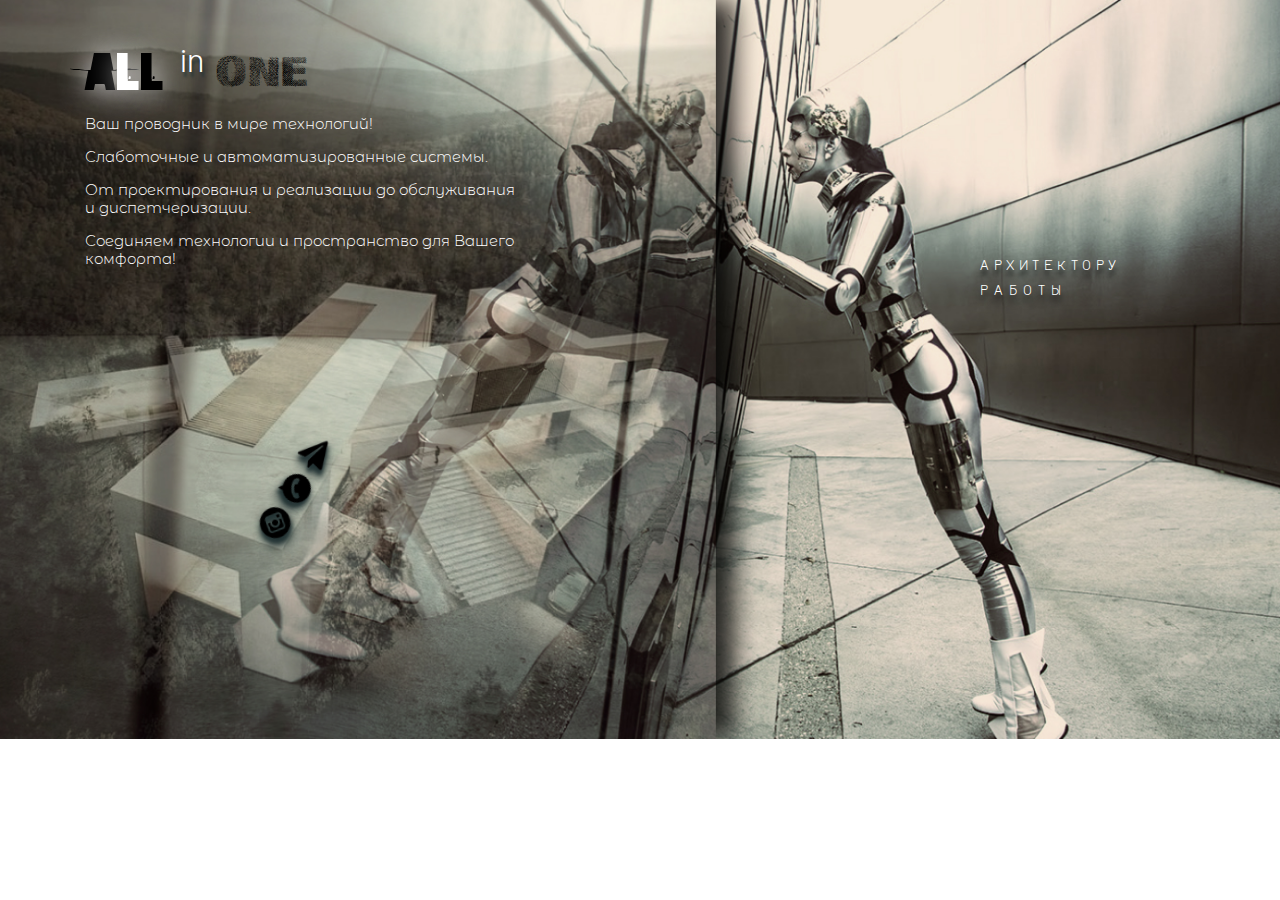
==== 1.About/index.html @ fecf7533 "1" ====
<!DOCTYPE html>
<html lang="en">
<head>
    <meta charset="UTF-8">
    <meta http-equiv="X-UA-Compatible" content="IE=edge">
    </style>
    <link rel="icon" href="Favicon2.ico" type="Favicon2.ico"> 
    <meta name="viewport" content="width=device-width, initial-scale=1">
    <title>ALL IN ONE Technologies</title>


    <!--css-->
    <link rel="stylesheet"type="text/css" href="About us.style.css">
    <!--css-->

    
    <!--стили шрифтоф-->
<style> /* ДОП ШРИФТЫ */
        
     /* Обычный */
     @font-face {
	font-family: 'More is less 22 Displacement'; 
	src: url(fonts/More\ is\ less\ 22\ Displacement.ttf); 
    src: url(fonts/More\ is\ less\ 22\ Displacement.woff);
    src: url(fonts/More\ is\ less\ 22\ Displacement.woff2);
    }

    @font-face {
	font-family: 'inter'; 
	src: url(fonts/inter-light.otf); 
    src: url(fonts/Inter-LightBETA.woff);
    src: url(fonts/Inter-LightBETA.woff2);
    }

    @font-face {
	font-family: 'Jura'; 
	src: url(fonts/Jura-Regular.ttf); 
    src: url(fonts/Jura-Regular.woff);
    src: url(fonts/Jura-Regular.woff2);
    }

    @font-face {
	font-family: 'Libre Barcode 39 Extended Text'; 
	src: url(fonts/LibreBarcode39ExtendedText-Regular.ttf); 
    src: url(fonts/LibreBarcode39ExtendedText-Regular.woff);
    src: url(fonts/LibreBarcode39ExtendedText-Regular.woff2);
    }

    @font-face {
	font-family: 'Lucida Sans Unicode'; 
	src: url(fonts/lucida-sans-unicode.otf); 
    src: url(fonts/lucida-sans-unicode.ttf);
    src: url(fonts/lucida-sans-unicode.woff);
    src: url(fonts/lucida-sans-unicode.woff2);
    }

    @font-face {
	font-family: 'WG Patchwork'; 
	src: url(fonts/patchwork.ttf); 
    }

    @font-face {
	font-family: 'Montserrat Alternates'; 
	src: url(fonts/MontserratAlternates-Light.otf); 
    src: url(fonts/MontserratAlternates-Light.ttf);
    }
    
    @import url(https://allfont.ru/allfont.css?fonts=trashed);
    
</style>
    <!--стили шрифтоф-->

</head>
    <!--КОНЕЦ ТЕГА-->
    
<body id="body1"><!--Тело-->
    <section class="container" id="container"><!--контейнер-->

        <img  class="img1" id=img_1 src="../1.About/1384-799.jpg" alt="" ><!--банер-->

        <div class="preloader"><!--preloader-->
            <div class="preloader__row">
                <div class="preloader__item"></div>
                <div class="preloader__item"></div>
            </div>
        </div>

        <div class="oll_in_one" id="oll_in_one"><!--заголовок + переход на главный блок-->
            <a href="../index.html">   
                <h2  class="text_1" id="oll_in_one1">A<span style="color: rgb(255, 255, 255)">L</span>L</h2>
                <h2  class="text_2" id="oll_in_one1">in</h2>
                <h2  class="text_3" id="oll_in_one1">ONE</h2>
            </a>  
        </div>

        <div class="text"><!--текст-->
            <p class="t1" id="t">Ваш проводник в мире технологий!</p>
            <p class="t2" id="t">Слаботочные и автоматизированные системы.</p>
            <p class="t3" id="t">От проектирования и реализации до обслуживания и диспетчеризации.</p>
            <p class="t4" id="t">Соединяем технологии и пространство для Вашего комфорта!</p>
        </div>

        <div class="bloc_weare">
            <img class="polosa" src="Черная полоса.png"> <!--we are-->
            <p class="recommended"> recommended, we are trusted </p>
            <p class="Weare"> We are </p>
        </div>


        <div class="social"><!--соцсети-->
            <a href="http://t.me/allone_tech"> <img class="telegram" src="telegram.png"></a>
            <a href="https://wa.me/+79258591414"> <img class="whatsapp" src="whatsapp.png" id="social_bloc"></a>
            <a href="../5.Plug/index.html"> <img class="instagram" src="instagram.png" id="social_bloc"></a>
        </div>

        <div class="nav">
            <nav><!--меню-->
                <a class="menu_1" id="nav_text" href="../2.Architects/Architects.index.html"> АРХИТЕКТОРУ</a>
                <a class="menu_2" id="nav_text" href="../5.Plug/index.html"> РАБОТЫ </a>
            </nav>
        </div>
    </section><!--контейнер конец-->
</body>
    
    <script src="JS/script.js"></script><!--JS-->

        <script>
            window.onload = function () {
            document.body.classList.add('loaded_hiding');
            window.setTimeout(function () {
                document.body.classList.add('loaded');
                document.body.classList.remove('loaded_hiding');
            }, 3000);
            }
        </script>
    

</html>
---- 1.About/About us.style.css ----
/*стили для БОДИ */
html, Body {
  width:100%; height:100%; margin:0;

  font-family: "More is less 22 Displacement";
  font-family: "Inter";
  font-family: "WG Patchwork";
  font-family: "Chakra Petch";
  font-family: "Libre Barcode 39 Extended Text" Regular;
  font-family: "Jura" Regular;
  font-family: "Lucida Sans Unicode";
  font-family: "Montserrat Alternates"Light;  
}
* {
  margin: 0px;
  padding: 0px;
  box-sizing: border-box;
}

 *,
 *:before,
 *:after {
   box-sizing: border-box;
 }

ul {
  list-style: none;
}
a {
  text-decoration: none;
  outline: none;
}

h1,
h2,
h3,
h4,
h5,
h6 {
    
  }
/*стили для БОДИ конец */
  
/*контейнер*/
.container {
  position: relative;
  max-width: 100%;
  min-height: auto;
  margin: 0 auto;
  background-size: contain;
  max-height: 100%;
  overflow: hidden;
}

.img1 { 
  max-width: 100%;
  height: auto;
  max-height:100%;
  display: flex;
  justify-content: center;
}
/*контейнер*/
  
/*заголовок + переход на главный блок*/
.oll_in_one {
  position: absolute;
  width: 240px;
  height: 70px;
  left: 80px;
  top: 30px;
}

.text_1 {
  width: 70px;
  left: 5px;
  top: 10px;
  position: relative;
  font-family: 'More is less 22 Displacement';
  font-style: normal;
  font-weight: 400;
  font-size: 55px;
  line-height: 63px;
  color: #000000;
  text-shadow: 3px 2px 30px #FFFFFF;
}
.text_1 {
  transition: 1s; /* Время эффекта */
}
.text_1:hover {
  transform: scale(1.6); /* Увеличиваем масштаб */
}

.text_2 {
  width: 22px;
  left: 100px;
  bottom: 50px;
  position: relative;
  font-family: 'Inter';
  font-style: normal;
  font-weight: 300;
  font-size: 30px;
  line-height: 36px;
  color: #FFFFFF;
  text-shadow: 2px 5px 3px #233334;
}
.text_2 {
  transition: 1s; /* Время эффекта */
}
.text_2:hover {
  transform: scale(1.6); /* Увеличиваем масштаб */
}

.text_3 {
  width: 90px;
  left: 135px;
  bottom: 75px;
  position: relative;
  font-family: 'WG Patchwork';
  font-style: normal;
  font-weight: 400;
  font-size: 40px;
  line-height: 40px;
  color: #000000;
}
.text_3 {
  transition: 1s; /* Время эффекта */
}
.text_3:hover {
  transform: scale(1.6); /* Увеличиваем масштаб */
}
/*заголовок + переход на главный блок конец*/

/*Блок текста*/
.text {
  position: absolute;
  width: 440px;
  height: 250px;
  left: 85px;
  top: 115px;
}

.t1 {
  position: relative;
  font-family: 'Montserrat Alternates';
  font-style: normal;
  font-weight: 200;
  font-size: 15px;
  line-height: 18px;
  color: #FFFFFF;
}

.t2 {
  position: relative;
  top: 15px;
  font-family: 'Montserrat Alternates';
  font-style: normal;
  font-weight: 300;
  font-size: 15px;
  line-height: 18px;
  color: #FFFFFF;
}

.t3 {
  position: relative;
  top: 30px;
  font-family: 'Montserrat Alternates';
  font-style: normal;
  font-weight: 200;
  font-size: 15px;
  line-height: 18px;
  color: #FFFFFF;
}

.t4 {
  position: relative;
  top: 45px;
  font-family: 'Montserrat Alternates';
  font-style: normal;
  font-weight: 200;
  font-size: 15px;
  line-height: 18px;
  color: #FFFFFF;  
}
/*Блок текста*/  

/*другие элементы,штрих код,полоса,текст */
.bloc_weare {
  position: absolute;
  width: 306px;
  height: 110px;
  left: 77.8%;
  top: 41px;
}

.polosa {
  position: relative;
  width: 306px;
  height: 25px;
  background: #000000;
  transform: translateX(150%);
  animation: ani 2s forwards;
}
@keyframes ani {
  0% {transform: translateX(150%);}
  100% {transform: translateY(0);}
}

.recommended {
  position: relative;
  bottom: 32px;
  left: 7px;
  white-space: nowrap;
  font-family: 'Lucida Sans Unicode';
  font-style: normal;
  font-weight: 400;
  font-size: 15px;
  line-height: 23px;
  letter-spacing: 0.1em;
  color: #FFFFFF;
  transform: translateX(150%);
  animation: ani 7s forwards;
} 
@keyframes ani {
  0% {transform: translateX(150%);}
  100% {transform: translateY(0);}
}

.Weare {
  position: relative;
  bottom: 20px;
  white-space: nowrap;
  font-family: 'Libre Barcode 39 Extended Text';
  font-style: normal;
  font-weight: 400;
  font-size: 55px;
  line-height: 55px;
  color: #000000;
  transform: translateX(150%);
  animation: ani 7s forwards;
}
@keyframes ani {
  0% {transform: translateX(150%);}
  100% {transform: translateY(0);}
}
/*другие элементы,штрих код,полоса,текст */



/*соцсети */
.social {
  position: absolute;
  width: 150px;
  height: 130px;
  left: 19%;
  top: 58%;
}

#social_bloc {
  width: 46px;
  height: 46.64px;
}

.telegram {
  position: relative;
  width: 39px;
  height: 41.64px;
  top: 5px;
  left: 50px;
  filter: drop-shadow(0px 4px 4px #233334);
  transform: rotate(1.71deg);
}
.telegram {
  transition: 0.5s; /* Время эффекта */
}
.telegram:hover {
  transform: scale(1.6); /* Увеличиваем масштаб */
}

.whatsapp {
  position: relative;
  top: 40px;
  right: 15px;
  filter: drop-shadow(0px 4px 4px #233334);
  transform: rotate(24.36deg);
}
.whatsapp {
  transition: 0.5s; /* Время эффекта */ 
}
.whatsapp:hover {
  transform: scale(1.6); /* Увеличиваем масштаб */
}

.instagram {
  position: relative;
  top: 75px;
  right: 85px;
  filter: drop-shadow(0px 4px 4px #233334);
  transform: rotate(-10.88deg);
}
.instagram {
  transition: 0.5s; /* Время эффекта */ 
}
.instagram:hover {
  transform: scale(1.6); /* Увеличиваем масштаб */
}
/*соцсети конец*/


/*меню*/
.nav {
  position: absolute;
  width: 138px;
  height: 60px;
  right: 162px;
  top: 252px; 
}

.menu_1 {
  position: relative;
  text-decoration: none;
  font-family: 'Jura';
  font-style: normal;
  font-weight: 400;
  font-size: 15px;
  line-height: 18px;
  letter-spacing: 0.3em;
  color: #ffffff;
  text-shadow: 0px 7px 5px #000000;
}
a.menu_1{
  color: #ffffff; /* Цвет текста */
  -webkit-transition: all 0.5s ease;
          transition: all 0.5s ease; 
}
a.menu_1:hover{
  color: #000000; /* Меняем цвет текста */
}

.menu_2 {
  position: relative;
  text-decoration: none;
  font-family: 'Jura';
  font-style: normal;
  font-weight: 400;
  font-size: 15px;
  line-height: 18px;
  letter-spacing: 0.4em;
  color: #FFFFFF;
  text-shadow: 0px 7px 7px #000000;
}
a.menu_2{
  color: #ffffff; /* Цвет текста */
  -webkit-transition: all 0.5s ease;
          transition: all 0.5s ease; 
}
a.menu_2:hover{
  color: #000000; /* Меняем цвет текста */
}
/*меню*/


/*Блок загрузки прелайдер */
.preloader {
  /*фиксированное позиционирование*/
  position: fixed;
  /* координаты положения */
  left: 0;
  top: 0;
  right: 0;
  bottom: 0;
  /* фоновый цвет элемента */
  background: #e0e0e0;
  /* размещаем блок над всеми элементами на странице (это значение должно быть больше, чем у любого другого позиционированного элемента на странице) */
  z-index: 1001;
}

.preloader__row {
  position: relative;
  top: 50%;
  left: 50%;
  width: 70px;
  height: 70px;
  margin-top: -35px;
  margin-left: -35px;
  text-align: center;
  animation: preloader-rotate 1s infinite linear;
}

.preloader__item {
  position: absolute;
  display: inline-block;
  top: 0;
  background-color: #ffffff;
  border-radius: 100%;
  width: 35px;
  height: 35px;
  animation: preloader-bounce 1s infinite ease-in-out;
}

.preloader__item:last-child {
  top: auto;
  bottom: 0;
  animation-delay: 8s;
}

@keyframes preloader-rotate {
  100% {
    transform: rotate(360deg);
  }
}

@keyframes preloader-bounce {

  0%,
  100% {
    transform: scale(0);
  }

  50% {
    transform: scale(1);
  }
}

.loaded_hiding .preloader {
  transition: 6.3s opacity;
  opacity: 0;
}

.loaded .preloader {
  display: none;
}
/*Блок загрузки прелайдер конец*/



/*Брек поинт*/
/* @media (min-width: 1280px) and (max-width: 1360px){

} */
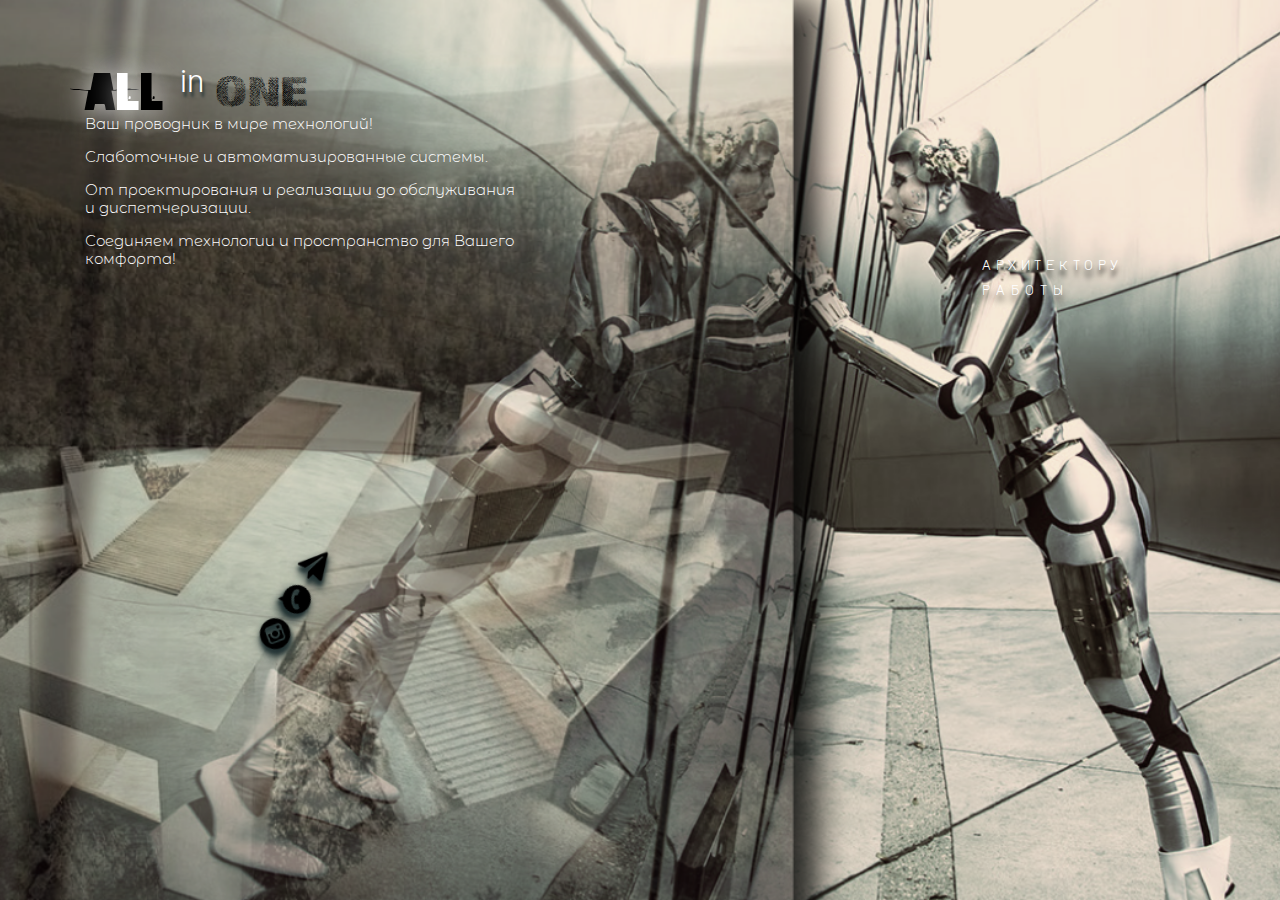
==== commit 3c05fc4c: "1" ====
--- a/1.About/index.html
+++ b/1.About/index.html
@@ -73,53 +73,55 @@
 </head>
     <!--КОНЕЦ ТЕГА-->
     
+   
+
 <body id="body1"><!--Тело-->
-    <section class="container" id="container"><!--контейнер-->
+    <div class="wrapper" id="wrapper">
+        <div class="container"><!--контейнер-->
 
-        <img  class="img1" id=img_1 src="../1.About/1384-799.jpg" alt="" ><!--банер-->
+            <div class="preloader"><!--preloader-->
+                <div class="preloader__row">
+                    <div class="preloader__item"></div>
+                    <div class="preloader__item"></div>
+                </div>
+            </div>
 
-        <div class="preloader"><!--preloader-->
-            <div class="preloader__row">
-                <div class="preloader__item"></div>
-                <div class="preloader__item"></div>
+            <div class="oll_in_one" id="oll_in_one"><!--заголовок + переход на главный блок-->
+                <a href="../index.html">   
+                    <h2  class="text_1" id="oll_in_one1">A<span style="color: rgb(255, 255, 255)">L</span>L</h2>
+                    <h2  class="text_2" id="oll_in_one1">in</h2>
+                    <h2  class="text_3" id="oll_in_one1">ONE</h2>
+                </a>  
             </div>
-        </div>
 
-        <div class="oll_in_one" id="oll_in_one"><!--заголовок + переход на главный блок-->
-            <a href="../index.html">   
-                <h2  class="text_1" id="oll_in_one1">A<span style="color: rgb(255, 255, 255)">L</span>L</h2>
-                <h2  class="text_2" id="oll_in_one1">in</h2>
-                <h2  class="text_3" id="oll_in_one1">ONE</h2>
-            </a>  
-        </div>
+            <div class="text"><!--текст-->
+                <p class="t1" id="t">Ваш проводник в мире технологий!</p>
+                <p class="t2" id="t">Слаботочные и автоматизированные системы.</p>
+                <p class="t3" id="t">От проектирования и реализации до обслуживания и диспетчеризации.</p>
+                <p class="t4" id="t">Соединяем технологии и пространство для Вашего комфорта!</p>
+            </div>
 
-        <div class="text"><!--текст-->
-            <p class="t1" id="t">Ваш проводник в мире технологий!</p>
-            <p class="t2" id="t">Слаботочные и автоматизированные системы.</p>
-            <p class="t3" id="t">От проектирования и реализации до обслуживания и диспетчеризации.</p>
-            <p class="t4" id="t">Соединяем технологии и пространство для Вашего комфорта!</p>
-        </div>
-
-        <div class="bloc_weare">
-            <img class="polosa" src="Черная полоса.png"> <!--we are-->
-            <p class="recommended"> recommended, we are trusted </p>
-            <p class="Weare"> We are </p>
-        </div>
+            <div class="bloc_weare">
+                <img class="polosa" src="Черная полоса.png"> <!--we are-->
+                <p class="recommended"> recommended, we are trusted </p>
+                <p class="Weare"> We are </p>
+            </div>
 
 
-        <div class="social"><!--соцсети-->
-            <a href="http://t.me/allone_tech"> <img class="telegram" src="telegram.png"></a>
-            <a href="https://wa.me/+79258591414"> <img class="whatsapp" src="whatsapp.png" id="social_bloc"></a>
-            <a href="../5.Plug/index.html"> <img class="instagram" src="instagram.png" id="social_bloc"></a>
-        </div>
+            <div class="social"><!--соцсети-->
+                <a href="http://t.me/allone_tech"> <img class="telegram" src="telegram.png"></a>
+                <a href="https://wa.me/+79258591414"> <img class="whatsapp" src="whatsapp.png" id="social_bloc"></a>
+                <a href="../5.Plug/index.html"> <img class="instagram" src="instagram.png" id="social_bloc"></a>
+            </div>
 
-        <div class="nav">
-            <nav><!--меню-->
-                <a class="menu_1" id="nav_text" href="../2.Architects/Architects.index.html"> АРХИТЕКТОРУ</a>
-                <a class="menu_2" id="nav_text" href="../5.Plug/index.html"> РАБОТЫ </a>
-            </nav>
-        </div>
-    </section><!--контейнер конец-->
+            <div class="nav">
+                <nav><!--меню-->
+                    <a class="menu_1" id="nav_text" href="../2.Architects/Architects.index.html"> АРХИТЕКТОРУ</a>
+                    <a class="menu_2" id="nav_text" href="../5.Plug/index.html"> РАБОТЫ </a>
+                </nav>
+            </div>
+        </div><!--контейнер конец-->
+    </div>
 </body>
     
     <script src="JS/script.js"></script><!--JS-->
--- a/1.About/About us.style.css
+++ b/1.About/About us.style.css
@@ -1,5 +1,7 @@
 /*стили для БОДИ */
 html, Body {
+  background: url(../1.About/2b.png) no-repeat center;
+  background-size: cover;
   width:100%; height:100%; margin:0;
 
   font-family: "More is less 22 Displacement";
@@ -42,23 +44,25 @@
 /*стили для БОДИ конец */
   
 /*контейнер*/
-.container {
-  position: relative;
-  max-width: 100%;
-  min-height: auto;
-  margin: 0 auto;
-  background-size: contain;
+.wrapper {
+  display: flex;
+  flex-wrap: wrap;
   max-height: 100%;
   overflow: hidden;
-}
-
-.img1 { 
+  margin: 0 auto;
+  padding: 0 0 0 0px;
+  bottom: 0 0 0 0px;
+}
+
+/*контейнер*/
+.container {
   max-width: 100%;
   height: auto;
-  max-height:100%;
   display: flex;
-  justify-content: center;
-}
+  justify-content: space-between;
+  flex-wrap: wrap;
+}
+
 /*контейнер*/
   
 /*заголовок + переход на главный блок*/
@@ -67,7 +71,7 @@
   width: 240px;
   height: 70px;
   left: 80px;
-  top: 30px;
+  top: 50px;
 }
 
 .text_1 {
@@ -188,13 +192,13 @@
   position: absolute;
   width: 306px;
   height: 110px;
-  left: 77.8%;
+  left: 72.8%;
   top: 41px;
 }
 
 .polosa {
   position: relative;
-  width: 306px;
+  width: 350px;
   height: 25px;
   background: #000000;
   transform: translateX(150%);
@@ -252,7 +256,7 @@
   width: 150px;
   height: 130px;
   left: 19%;
-  top: 58%;
+  top: 60%;
 }
 
 #social_bloc {
@@ -311,7 +315,7 @@
   position: absolute;
   width: 138px;
   height: 60px;
-  right: 162px;
+  right: 160px;
   top: 252px; 
 }
 
@@ -433,10 +437,13 @@
 
 
 
-/*Брек поинт*/
-/* @media (min-width: 1280px) and (max-width: 1360px){
-
+/* Брек поинт */
+/* @media (min-width: 1280px) and (max-width: 1410px){
+  
+
+  
 } */
 
+
  
 
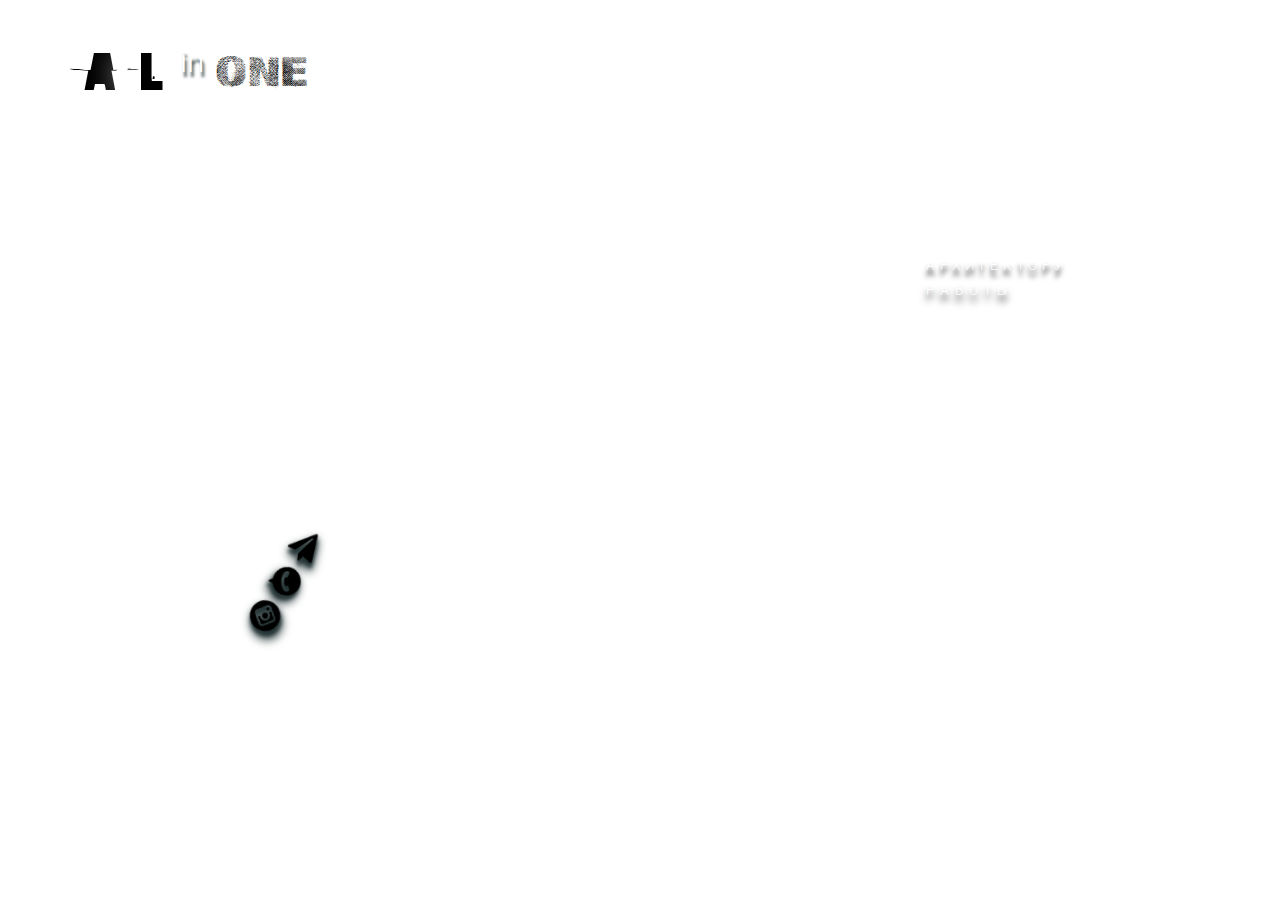
==== commit cc8f46f4: "1" ====
--- a/1.About/index.html
+++ b/1.About/index.html
@@ -103,7 +103,7 @@
 
             <div class="bloc_weare">
                 <img class="polosa" src="Черная полоса.png"> <!--we are-->
-                <p class="recommended"> recommended, we are trusted </p>
+                <p class="recommended">recommended, we are trusted</p>
                 <p class="Weare"> We are </p>
             </div>
 
--- a/1.About/About us.style.css
+++ b/1.About/About us.style.css
@@ -1,6 +1,6 @@
 /*стили для БОДИ */
 html, Body {
-  background: url(../1.About/2b.png) no-repeat center;
+  background: url(../1.About/2848-1600.png) no-repeat center;
   background-size: cover;
   width:100%; height:100%; margin:0;
 
@@ -61,6 +61,7 @@
   display: flex;
   justify-content: space-between;
   flex-wrap: wrap;
+  overflow: hidden;
 }
 
 /*контейнер*/
@@ -71,7 +72,7 @@
   width: 240px;
   height: 70px;
   left: 80px;
-  top: 50px;
+  top: 30px;
 }
 
 .text_1 {
@@ -140,7 +141,7 @@
   width: 440px;
   height: 250px;
   left: 85px;
-  top: 115px;
+  top: 110px;
 }
 
 .t1 {
@@ -190,19 +191,20 @@
 /*другие элементы,штрих код,полоса,текст */
 .bloc_weare {
   position: absolute;
-  width: 306px;
+  width: 310px;
   height: 110px;
-  left: 72.8%;
-  top: 41px;
+  left: 73.9%;
+  top: 50px;
 }
 
 .polosa {
   position: relative;
-  width: 350px;
+  width: 310px;
   height: 25px;
   background: #000000;
   transform: translateX(150%);
   animation: ani 2s forwards;
+  
 }
 @keyframes ani {
   0% {transform: translateX(150%);}
@@ -211,8 +213,9 @@
 
 .recommended {
   position: relative;
+  width: 260px;
   bottom: 32px;
-  left: 7px;
+ margin-left: 7.4px;
   white-space: nowrap;
   font-family: 'Lucida Sans Unicode';
   font-style: normal;
@@ -223,6 +226,7 @@
   color: #FFFFFF;
   transform: translateX(150%);
   animation: ani 7s forwards;
+  
 } 
 @keyframes ani {
   0% {transform: translateX(150%);}
@@ -255,8 +259,8 @@
   position: absolute;
   width: 150px;
   height: 130px;
-  left: 19%;
-  top: 60%;
+  left: 18.2%;
+  top: 58%;
 }
 
 #social_bloc {
@@ -315,7 +319,7 @@
   position: absolute;
   width: 138px;
   height: 60px;
-  right: 160px;
+  right: 216px;
   top: 252px; 
 }
 
@@ -379,7 +383,7 @@
 }
 
 .preloader__row {
-  position: relative;
+  position: absolute;
   top: 50%;
   left: 50%;
   width: 70px;
@@ -431,19 +435,151 @@
 }
 
 .loaded .preloader {
-  display: none;
+display: none;
 }
 /*Блок загрузки прелайдер конец*/
 
 
 
 /* Брек поинт */
-/* @media (min-width: 1280px) and (max-width: 1410px){
-  
-
-  
+
+
+@media (min-width: 1024px) and (max-width: 1270px){
+.Body {
+  background: url(../1.About/1024-768.png) no-repeat center;
+  background-size: cover;
+  overflow: hidden;
+} 
+
+.bloc_weare {
+  position: absolute;
+  width: 310px;
+  height: 110px;
+  left: 72.7%;
+  top: 5px;
+}
+
+.social {
+  position: absolute;
+  width: 150px;
+  height: 130px;
+  left: 8%;
+  top: 59%;
+}
+
+.nav {
+  position: absolute;
+  width: 138px;
+  height: 60px;
+  right: 69px;
+  top: 252px; 
+}
+
+.oll_in_one {
+  position: absolute;
+  width: 240px;
+  height: 70px;
+  left: 15px;
+  top: 35px;
+}
+
+.text {
+  position: absolute;
+  width: 440px;
+  height: 250px;
+  left: 20px;
+  top: 110px;
+}
+
+#t {
+  font-size: 80%;
+}
+}
+
+/* @media (min-width: 1270px) and (max-width: 1366px){
+.Body {
+  background: url(../1.About/2848-1600.png) no-repeat center;
+  background-size: cover;
+  } 
+
+  .bloc_weare {
+    position: absolute;
+    width: 306px;
+    height: 110px;
+    left: 66.2%;
+    top: 5px;
+  }
+  
+  .social {
+    position: absolute;
+    width: 150px;
+    height: 130px;
+    left: 8%;
+    top: 59%;
+  }
+  
+  .nav {
+    position: absolute;
+    width: 138px;
+    height: 60px;
+    right: 69px;
+    top: 252px; 
+  }
+  
+  .oll_in_one {
+    position: absolute;
+    width: 240px;
+    height: 70px;
+    left: 15px;
+    top: 35px;
+  }
+  
+  .text {
+    position: absolute;
+    width: 440px;
+    height: 250px;
+    left: 20px;
+    top: 110px;
+  }
+  
+  #t {
+    font-size: 80%;
+  }
+
 } */
 
+@media (min-width: 1366px) and (max-width: 1440px){
+  /* .bloc_weare {
+    position: absolute;
+    width: 306px;
+    height: 110px;
+    left: 75.6%;
+    top: 41px;
+  } */
+}
+
+
+
+@media (min-width: 1374px) and (max-height: 801px){
+  .bloc_weare {
+    position: absolute;
+    width: 306px;
+    height: 110px;
+    left: 74.7%;
+    top: 41px;
+  }
+}
+@media (min-width: 1422px) and (max-height: 829px){
+  .bloc_weare {
+    position: absolute;
+    width: 306px;
+    height: 110px;
+    left: 75.6%;
+    top: 41px;
+  }
+}
+
+
 
  
 
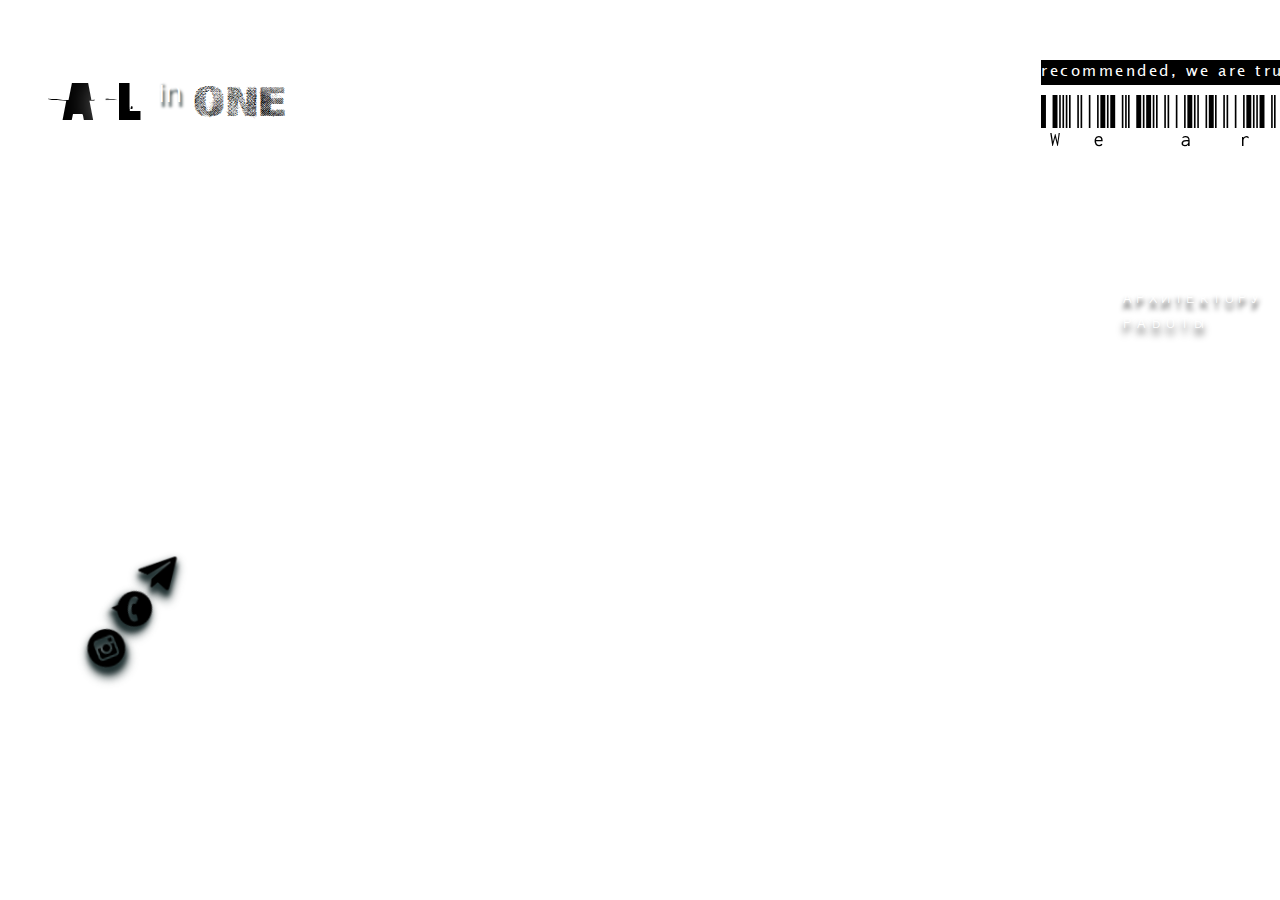
==== commit 97816472: "1" ====
--- a/1.About/index.html
+++ b/1.About/index.html
@@ -109,9 +109,9 @@
 
 
             <div class="social"><!--соцсети-->
-                <a href="http://t.me/allone_tech"> <img class="telegram" src="telegram.png"></a>
-                <a href="https://wa.me/+79258591414"> <img class="whatsapp" src="whatsapp.png" id="social_bloc"></a>
-                <a href="../5.Plug/index.html"> <img class="instagram" src="instagram.png" id="social_bloc"></a>
+                <a href="http://t.me/allone_tech"> <img class="telegram" src="telegram.png" id="social_bloc1"></a>
+                <a href="https://wa.me/+79258591414"> <img class="whatsapp" src="whatsapp.png" id="social_bloc2"></a>
+                <a href="../5.Plug/index.html"> <img class="instagram" src="instagram.png" id="social_bloc3"></a>
             </div>
 
             <div class="nav">
--- a/1.About/About us.style.css
+++ b/1.About/About us.style.css
@@ -33,14 +33,17 @@
   outline: none;
 }
 
-h1,
-h2,
-h3,
-h4,
-h5,
-h6 {
-    
-  }
+
+/* 
+  body{
+    background: url(../1.About/2848-1600.png) no-repeat center center fixed;
+    -webkit-background-size: cover;
+    -moz-background-size: cover;
+    -o-background-size: cover;
+    background-size: cover;
+    filter: progid:DXImageTransform.Microsoft.AlphaImageLoader(src='../1.About/2848-1600.png',     sizingMethod='scale');
+    -ms-filter: progid:DXImageTransform.Microsoft.AlphaImageLoader(src='../1.About/2848-1600.png', sizingMethod='scale');
+  } */
 /*стили для БОДИ конец */
   
 /*контейнер*/
@@ -191,7 +194,7 @@
 /*другие элементы,штрих код,полоса,текст */
 .bloc_weare {
   position: absolute;
-  width: 310px;
+  width: 295px;
   height: 110px;
   left: 73.9%;
   top: 50px;
@@ -199,15 +202,15 @@
 
 .polosa {
   position: relative;
-  width: 310px;
+  width: 295px;
   height: 25px;
   background: #000000;
-  transform: translateX(150%);
+  transform: translateX(20%);
   animation: ani 2s forwards;
   
 }
 @keyframes ani {
-  0% {transform: translateX(150%);}
+  0% {transform: translateX(20%);}
   100% {transform: translateY(0);}
 }
 
@@ -215,21 +218,21 @@
   position: relative;
   width: 260px;
   bottom: 32px;
- margin-left: 7.4px;
+  margin-left: 7.4px;
   white-space: nowrap;
   font-family: 'Lucida Sans Unicode';
   font-style: normal;
   font-weight: 400;
   font-size: 15px;
   line-height: 23px;
-  letter-spacing: 0.1em;
+  letter-spacing: 2.5px;
   color: #FFFFFF;
-  transform: translateX(150%);
-  animation: ani 7s forwards;
+  transform: translateX(20%);
+  animation: ani 2s forwards;
   
 } 
 @keyframes ani {
-  0% {transform: translateX(150%);}
+  0% {transform: translateX(20%);}
   100% {transform: translateY(0);}
 }
 
@@ -243,11 +246,11 @@
   font-size: 55px;
   line-height: 55px;
   color: #000000;
-  transform: translateX(150%);
-  animation: ani 7s forwards;
+  transform: translateX(20%);
+  animation: ani 2s forwards;
 }
 @keyframes ani {
-  0% {transform: translateX(150%);}
+  0% {transform: translateX(20%);}
   100% {transform: translateY(0);}
 }
 /*другие элементы,штрих код,полоса,текст */
@@ -261,11 +264,6 @@
   height: 130px;
   left: 18.2%;
   top: 58%;
-}
-
-#social_bloc {
-  width: 46px;
-  height: 46.64px;
 }
 
 .telegram {
@@ -453,9 +451,9 @@
 
 .bloc_weare {
   position: absolute;
-  width: 310px;
+  width: 295px;
   height: 110px;
-  left: 72.7%;
+  left: 70%;
   top: 5px;
 }
 
@@ -463,15 +461,33 @@
   position: absolute;
   width: 150px;
   height: 130px;
-  left: 8%;
-  top: 59%;
+  left: 6%;
+  top: 55.7%;
+}
+
+#social_bloc1 {
+  width: 50px;
+  height: 48.64px;
+  left: 68px;
+}
+#social_bloc2 {
+  width: 57px;
+  height: 57.64px;
+  top: 45px;
+  right: 15px;
+}
+#social_bloc3 {
+  width: 57px;
+  height: 57.64px;
+  top: 20px;
+  left: 15px;
 }
 
 .nav {
   position: absolute;
   width: 138px;
   height: 60px;
-  right: 69px;
+  right: 30px;
   top: 252px; 
 }
 
@@ -495,91 +511,757 @@
   font-size: 80%;
 }
 }
-
-/* @media (min-width: 1270px) and (max-width: 1366px){
+@media (min-width: 1270px) and (max-width: 1360px){
 .Body {
   background: url(../1.About/2848-1600.png) no-repeat center;
   background-size: cover;
   } 
 
+.bloc_weare {
+  position: absolute;
+  width: 295px;
+  height: 110px;
+  left: 75.6%;
+  top: 41px;
+}
+
+.social {
+  position: absolute;
+  width: 150px;
+  height: 130px;
+  left: 13.5%;
+  top: 55.8%;
+}
+
+#social_bloc1 {
+  width: 50px;
+  height: 48.64px;
+  left: 68px;
+}
+#social_bloc2 {
+  width: 57px;
+  height: 57.64px;
+  top: 45px;
+  right: 15px;
+}
+#social_bloc3 {
+  width: 57px;
+  height: 57.64px;
+  top: 20px;
+  left: 15px;
+}
+
+.nav {
+  position: absolute;
+  width: 138px;
+  height: 60px;
+  right: 170px;
+  top: 252px; 
+}
+
+.oll_in_one {
+  position: absolute;
+  width: 240px;
+  height: 70px;
+  left: 15px;
+  top: 35px;
+}
+
+.text {
+  position: absolute;
+  width: 440px;
+  height: 250px;
+  left: 20px;
+  top: 110px;
+}
+
+#t {
+  font-size: 80%;
+}
+}
+@media (min-width: 1360px) and (max-width: 1430px){
+.bloc_weare {
+  position: absolute;
+  width: 295px;
+  height: 110px;
+  left: 77.4%;
+  top: 41px;
+}
+
+.social {
+  position: absolute;
+  width: 150px;
+  height: 130px;
+  left: 17.1%;
+  top: 55.5%;
+}
+
+#social_bloc1 {
+  width: 50px;
+  height: 48.64px;
+  left: 68px;
+}
+#social_bloc2 {
+  width: 57px;
+  height: 57.64px;
+  top: 45px;
+  right: 15px;
+}
+#social_bloc3 {
+  width: 57px;
+  height: 57.64px;
+  top: 20px;
+  left: 15px;
+}
+
+.nav {
+  position: absolute;
+  width: 138px;
+  height: 60px;
+  right: 165px;
+  top: 252px; 
+}
+
+.oll_in_one {
+  position: absolute;
+  width: 240px;
+  height: 70px;
+  left: 25px;
+  top: 35px;
+}
+
+.text {
+  position: absolute;
+  width: 510px;
+  height: 250px;
+  left: 30px;
+  top: 115px;
+}
+
+#t {
+  font-size: 100%;
+}
+}
+
+
+
+@media (min-width: 1374px) and (max-height: 801px){
+.bloc_weare {
+  position: absolute;
+  width: 295px;
+  height: 110px;
+  left: 77.5%;
+  top: 41px;
+}
+
+.social {
+  position: absolute;
+  width: 150px;
+  height: 130px;
+  left: 16.3%;
+  top: 56.5%;
+}
+
+#social_bloc1 {
+  width: 50px;
+  height: 48.64px;
+  left: 68px;
+}
+#social_bloc2 {
+  width: 57px;
+  height: 57.64px;
+  top: 45px;
+  right: 15px;
+}
+#social_bloc3 {
+  width: 57px;
+  height: 57.64px;
+  top: 20px;
+  left: 15px;
+}
+
+.nav {
+  position: absolute;
+  width: 138px;
+  height: 60px;
+  right: 12%;
+  top: 252px; 
+}
+}
+@media (min-width: 1384px) and (max-height: 799px){
   .bloc_weare {
     position: absolute;
-    width: 306px;
+    width: 295px;
     height: 110px;
-    left: 66.2%;
-    top: 5px;
+    left: 77.5%;
+    top: 41px;
   }
-  
-  .social {
-    position: absolute;
-    width: 150px;
-    height: 130px;
-    left: 8%;
-    top: 59%;
-  }
-  
+
   .nav {
     position: absolute;
     width: 138px;
     height: 60px;
-    right: 69px;
+    right: 12%;
     top: 252px; 
   }
+}
+@media (min-width: 1422px) and (max-height: 829px){
+.bloc_weare {
+  position: absolute;
+  width: 295px;
+  height: 110px;
+  left: 78.3%;
+  top: 41px;
+}
+
+.social {
+  position: absolute;
+  width: 150px;
+  height: 130px;
+  left: 16%;
+  top: 57%;
+}
+
+#social_bloc1 {
+  width: 50px;
+  height: 48.64px;
+  left: 68px;
+}
+#social_bloc2 {
+  width: 57px;
+  height: 57.64px;
+  top: 45px;
+  right: 15px;
+}
+#social_bloc3 {
+  width: 57px;
+  height: 57.64px;
+  top: 20px;
+  left: 15px;
+}
+
+.nav {
+  position: absolute;
+  width: 138px;
+  height: 60px;
+  right: 11.3%;
+  top: 252px; 
+}
+} 
+
   
-  .oll_in_one {
-    position: absolute;
-    width: 240px;
-    height: 70px;
-    left: 15px;
-    top: 35px;
-  }
+
+@media (min-width: 1430px) and (max-width: 1526px){
+.Body {
+  background: url(../1.About/1440-900.jpg) no-repeat center;
+  background-size: cover;
+} 
+
+.bloc_weare {
+  position: absolute;
+  width: 295px;
+  height: 110px;
+  left: 78.8%;
+  top: 41px;
+}
+
+.social {
+  position: absolute;
+  width: 150px;
+  height: 130px;
+  left: 13.8%;
+  top: 58.5%;
+}
+
+#social_bloc1 {
+  width: 50px;
+  height: 48.64px;
+  left: 68px;
+}
+#social_bloc2 {
+  width: 57px;
+  height: 57.64px;
+  top: 45px;
+  right: 15px;
+}
+#social_bloc3 {
+  width: 57px;
+  height: 57.64px;
+  top: 20px;
+  left: 15px;
+}
+
+.nav {
+  position: absolute;
+  width: 138px;
+  height: 60px;
+  right: 165px;
+  top: 250px; 
+}
+
+.oll_in_one {
+  position: absolute;
+  width: 240px;
+  height: 70px;
+  left: 40px;
+  top: 35px;
+}
+
+.text {
+  position: absolute;
+  width: 510px;
+  height: 250px;
+  left: 45px;
+  top: 125px;
+}
+
+#t {
+  font-size: 100%;
+}
+}
+
+@media (min-width: 1526px) and (max-width: 1910px){
+.Body {
+  background: url(../1.About/1536-864.png) no-repeat center;
+  background-size: cover;
+} 
+
+.bloc_weare {
+  position: absolute;
+  width: 295px;
+  height: 110px;
+  left: 80%;
+  top: 41px;
+}
+
+.social {
+  position: absolute;
+  width: 150px;
+  height: 170px;
+  left: 17.2%;
+  top: 57.5%;
+}
+
+#social_bloc1 {
+  width: 50px;
+  height: 48.64px;
+  left: 68px;
+}
+#social_bloc2 {
+  width: 57px;
+  height: 57.64px;
+  top: 45px;
+  right: 15px;
+}
+#social_bloc3 {
+  width: 57px;
+  height: 57.64px;
+  top: 20px;
+  left: 15px;
+}
+
+.nav {
+  position: absolute;
+  width: 138px;
+  height: 60px;
+  right: 160px;
+  top: 250px; 
+}
+
+.oll_in_one {
+  position: absolute;
+  width: 300px;
+  height: 70px;
+  left: 43px;
+  top: 35px;
   
-  .text {
-    position: absolute;
-    width: 440px;
-    height: 250px;
-    left: 20px;
-    top: 110px;
-  }
+}
+
+.text_1 {
+  font-size: 380%;
+}
+
+.text_2 {
+  margin-left: 15px;
+  font-size: 200%;
+}
+
+.text_3 {
+  margin-left: 20px;
+  font-size: 300%;
+}
+
+.text {
+  position: absolute;
+  width: 510px;
+  height: 250px;
+  left: 45px;
+  top: 125px;
+}
+
+#t {
+  font-size: 110%;
+}
+}
+
+@media (min-width: 1600px) and (max-height: 900px){
+.Body {
+  background: url(../1.About/1600-900.jpg) no-repeat center;
+  background-size: cover;
+} 
+
+.bloc_weare {
+  position: absolute;
+  width: 295px;
+  height: 110px;
+  left: 80.7%;
+  top: 60px;
+}
+
+.social {
+  position: absolute;
+  width: 150px;
+  height: 130px;
+  left: 18%;
+  top: 58%;
+}
+
+#social_bloc1 {
+  width: 50px;
+  height: 48.64px;
+  left: 68px;
+}
+#social_bloc2 {
+  width: 57px;
+  height: 57.64px;
+  top: 45px;
+  right: 15px;
+}
+#social_bloc3 {
+  width: 57px;
+  height: 57.64px;
+  top: 20px;
+  left: 15px;
+}
+
+.nav {
+  position: absolute;
+  width: 138px;
+  height: 60px;
+  right: 10.6%;
+  top: 290px; 
+}
+
+.oll_in_one {
+  position: absolute;
+  width: 300px;
+  height: 70px;
+  left: 88px;
+  top: 45px;
   
-  #t {
-    font-size: 80%;
-  }
-
-} */
-
-@media (min-width: 1366px) and (max-width: 1440px){
-  /* .bloc_weare {
-    position: absolute;
-    width: 306px;
-    height: 110px;
-    left: 75.6%;
-    top: 41px;
-  } */
-}
-
-
-
-@media (min-width: 1374px) and (max-height: 801px){
-  .bloc_weare {
-    position: absolute;
-    width: 306px;
-    height: 110px;
-    left: 74.7%;
-    top: 41px;
-  }
-}
-@media (min-width: 1422px) and (max-height: 829px){
-  .bloc_weare {
-    position: absolute;
-    width: 306px;
-    height: 110px;
-    left: 75.6%;
-    top: 41px;
-  }
-}
-
-
-
- 
-
+}
+
+.text {
+  position: absolute;
+  width: 520px;
+  height: 250px;
+  left: 90px;
+  top: 120px;
+}
+
+#t {
+  margin-top: 10px;
+  line-height: 20px;
+}
+} 
+
+@media (min-width: 1910px) and (max-width: 2550px){
+.Body {
+  background: url(../1.About/1920-1080.png) no-repeat center;
+  background-size: cover;
+} 
+
+.bloc_weare {
+  position: absolute;
+  width: 320px;
+  height: 110px;
+  left: 82.6%;
+  top: 60px;
+}
+
+.polosa {
+  width: 320px;
+  height: 35px;
+}
+
+.recommended {
+  font-size: 16px;
+  width: 260px;
+  bottom: 35px;
+}
+
+.Weare {
+  font-size: 60px;
+  bottom: 20px;
+}
+
+.social {
+  position: absolute;
+  width: 150px;
+  height: 170px;
+  left: 18%;
+  top: 61%;
+}
+
+#social_bloc1 {
+  width: 50px;
+  height: 48.64px;
+  left: 68px;
+}
+#social_bloc2 {
+  width: 57px;
+  height: 57.64px;
+  top: 45px;
+  right: 15px;
+}
+#social_bloc3 {
+  width: 57px;
+  height: 57.64px;
+  top: 20px;
+  left: 15px;
+}
+
+.nav {
+  position: absolute;
+  width: 250px;
+  height: 60px;
+  right: 80px;
+  top: 328px; 
+}
+
+#nav_text {
+  font-size: 130%;
+}
+
+.oll_in_one {
+  position: absolute;
+  width: 300px;
+  height: 70px;
+  left: 43px;
+  top: 60px;
+  
+}
+
+.text_1 {
+  font-size: 480%;
+}
+
+.text_2 {
+  margin-left: 35px;
+  font-size: 280%;
+}
+
+.text_3 {
+  margin-left: 45px;
+  font-size: 400%;
+}
+
+.text {
+  position: absolute;
+  width: 700px;
+  height: 250px;
+  left: 45px;
+  top: 145px;
+}
+
+#t {
+  font-size: 150%;
+  margin-top: 15px;
+}
+}
+
+@media (min-width: 2550px) and (max-width: 2600px){
+.Body {
+  background: url(../1.About/2560-1440.jpg) no-repeat center;
+  background-size: cover;
+} 
+
+.bloc_weare {
+  position: absolute;
+  width: 505px;
+  height: 180px;
+  left: 79.8%;
+  top: 90px;
+}
+
+.polosa {
+  width: 500px;
+  height: 60px;
+}
+
+.recommended {
+  font-size: 28px;
+  width: 480px;
+  bottom: 50px;
+  margin-left: 13px;
+}
+
+.Weare {
+  font-size: 93.5px;
+  top: 5px;
+  margin-left: 3px
+}
+
+.social {
+  position: absolute;
+  width: 250px;
+  height: 300px;
+  left: 18.5%;
+  top: 57.5%;
+}
+
+#social_bloc1 {
+  width: 78px;
+  height: 73.64px;
+  left: 85px;
+  top: 25px;
+}
+#social_bloc2 {
+  width: 87px;
+  height: 87.64px;
+  top: 90px;
+  right: 35px;
+}
+#social_bloc3 {
+  width: 87px;
+  height: 87.64px;
+  top: 60px;
+  left: 13px;
+}
+
+.nav {
+  position: absolute;
+  width: 350px;
+  height: 90px;
+  right: 155px;
+  top: 510px; 
+}
+
+#nav_text {
+  font-size: 180%;
+}
+
+.menu_2 {
+  top: 17px;
+}
+
+.oll_in_one {
+  position: absolute;
+  width: 300px;
+  height: 70px;
+  left: 150px;
+  top: 90px;
+  
+}
+
+.text_1 {
+  font-size: 680%;
+}
+
+.text_2 {
+  margin-left: 70px;
+  font-size: 380%;
+}
+
+.text_3 {
+  margin-left: 90px;
+  font-size: 500%;
+}
+
+.text {
+  position: absolute;
+  width: 850px;
+  height: 250px;
+  left: 150px;
+  top: 170px;
+}
+
+#t {
+  font-size: 180%;
+  margin-top: 35px;
+  line-height: 35px;
+}
+}
+
+
+
+@media (min-width: 1280px) and (max-height: 1024px){
+.Body {
+  background: url(../1.About/1280-1024.png) no-repeat center;
+  background-size: cover;
+} 
+
+.bloc_weare {
+  position: absolute;
+  width: 295px;
+  height: 110px;
+  left: 76.7%;
+  top: 60px;
+}
+
+.social {
+  position: absolute;
+  width: 150px;
+  height: 130px;
+  left: 5%;
+  top: 60%;
+}
+
+#social_bloc1 {
+  width: 50px;
+  height: 48.64px;
+  left: 68px;
+}
+#social_bloc2 {
+  width: 57px;
+  height: 57.64px;
+  top: 45px;
+  right: 15px;
+}
+#social_bloc3 {
+  width: 57px;
+  height: 57.64px;
+  top: 20px;
+  left: 15px;
+}
+
+.nav {
+  position: absolute;
+  width: 138px;
+  height: 60px;
+  right: 1.5%;
+  top: 285px; 
+}
+
+.oll_in_one {
+  position: absolute;
+  width: 300px;
+  height: 70px;
+  left: 58px;
+  top: 60px;
+  
+}
+
+.text {
+  position: absolute;
+  width: 370px;
+  height: 250px;
+  left: 60px;
+  top: 140px;
+}
+
+#t {
+  margin-top: 10px;
+  line-height: 15px;
+}
+} 
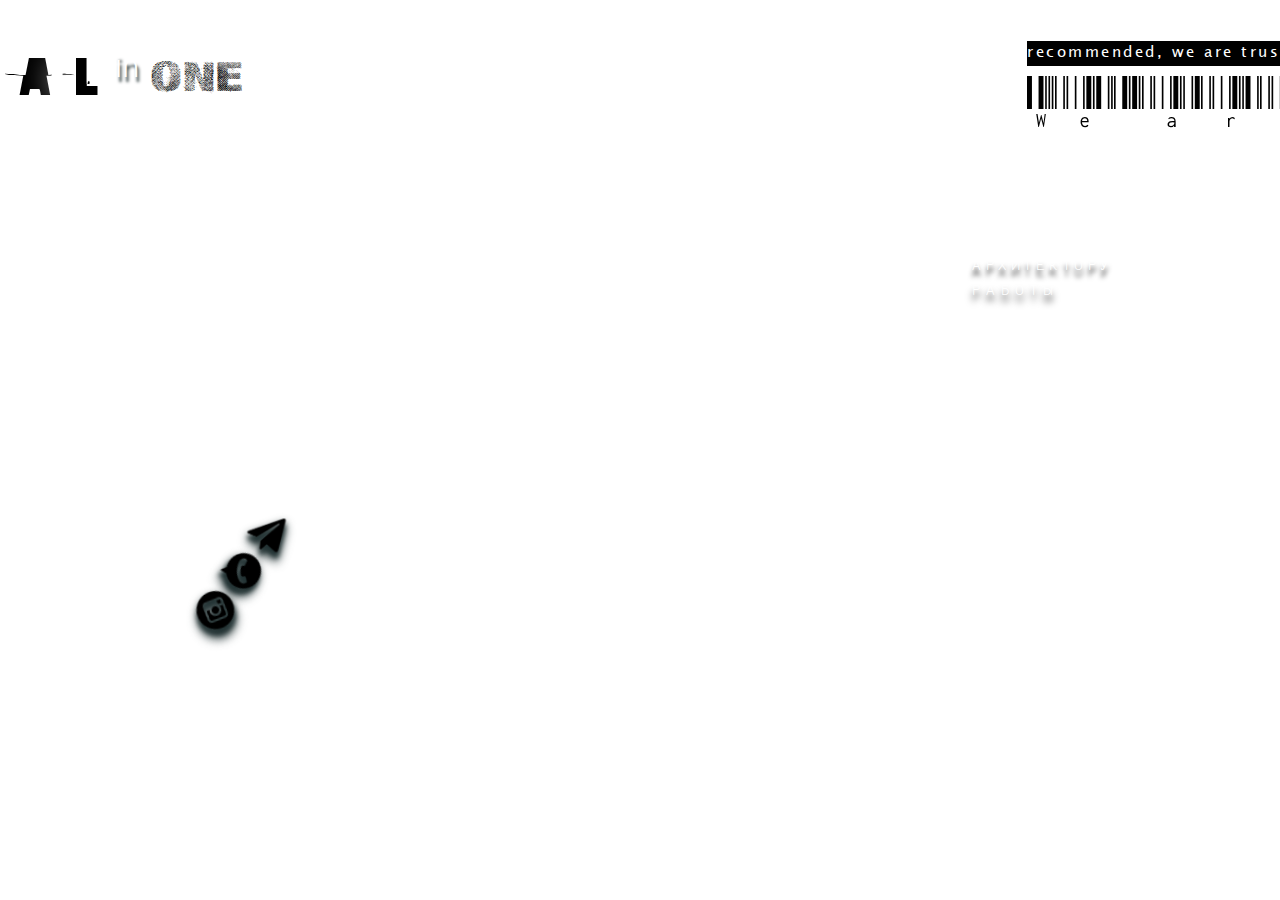
==== commit e6235760: "1" ====
--- a/1.About/index.html
+++ b/1.About/index.html
@@ -6,7 +6,7 @@
     </style>
     <link rel="icon" href="Favicon2.ico" type="Favicon2.ico"> 
     <meta name="viewport" content="width=device-width, initial-scale=1">
-    <title>ALL IN ONE Technologies</title>
+    <title>ALL IN ONE Technologies-About</title>
 
 
     <!--css-->
@@ -117,7 +117,7 @@
             <div class="nav">
                 <nav><!--меню-->
                     <a class="menu_1" id="nav_text" href="../2.Architects/Architects.index.html"> АРХИТЕКТОРУ</a>
-                    <a class="menu_2" id="nav_text" href="../5.Plug/index.html"> РАБОТЫ </a>
+                    <a class="menu_2" id="nav_text" href="../3.WORKS/index.html"> РАБОТЫ </a>
                 </nav>
             </div>
         </div><!--контейнер конец-->
--- a/1.About/About us.style.css
+++ b/1.About/About us.style.css
@@ -32,18 +32,6 @@
   text-decoration: none;
   outline: none;
 }
-
-
-/* 
-  body{
-    background: url(../1.About/2848-1600.png) no-repeat center center fixed;
-    -webkit-background-size: cover;
-    -moz-background-size: cover;
-    -o-background-size: cover;
-    background-size: cover;
-    filter: progid:DXImageTransform.Microsoft.AlphaImageLoader(src='../1.About/2848-1600.png',     sizingMethod='scale');
-    -ms-filter: progid:DXImageTransform.Microsoft.AlphaImageLoader(src='../1.About/2848-1600.png', sizingMethod='scale');
-  } */
 /*стили для БОДИ конец */
   
 /*контейнер*/
@@ -57,7 +45,6 @@
   bottom: 0 0 0 0px;
 }
 
-/*контейнер*/
 .container {
   max-width: 100%;
   height: auto;
@@ -440,8 +427,6 @@
 
 
 /* Брек поинт */
-
-
 @media (min-width: 1024px) and (max-width: 1270px){
 .Body {
   background: url(../1.About/1024-768.png) no-repeat center;
@@ -1079,7 +1064,7 @@
   margin-top: 15px;
 }
 }
-
+1
 @media (min-width: 2550px) and (max-width: 2600px){
 .Body {
   background: url(../1.About/2560-1440.jpg) no-repeat center;
@@ -1195,73 +1180,3 @@
 
 
 
-@media (min-width: 1280px) and (max-height: 1024px){
-.Body {
-  background: url(../1.About/1280-1024.png) no-repeat center;
-  background-size: cover;
-} 
-
-.bloc_weare {
-  position: absolute;
-  width: 295px;
-  height: 110px;
-  left: 76.7%;
-  top: 60px;
-}
-
-.social {
-  position: absolute;
-  width: 150px;
-  height: 130px;
-  left: 5%;
-  top: 60%;
-}
-
-#social_bloc1 {
-  width: 50px;
-  height: 48.64px;
-  left: 68px;
-}
-#social_bloc2 {
-  width: 57px;
-  height: 57.64px;
-  top: 45px;
-  right: 15px;
-}
-#social_bloc3 {
-  width: 57px;
-  height: 57.64px;
-  top: 20px;
-  left: 15px;
-}
-
-.nav {
-  position: absolute;
-  width: 138px;
-  height: 60px;
-  right: 1.5%;
-  top: 285px; 
-}
-
-.oll_in_one {
-  position: absolute;
-  width: 300px;
-  height: 70px;
-  left: 58px;
-  top: 60px;
-  
-}
-
-.text {
-  position: absolute;
-  width: 370px;
-  height: 250px;
-  left: 60px;
-  top: 140px;
-}
-
-#t {
-  margin-top: 10px;
-  line-height: 15px;
-}
-} 
